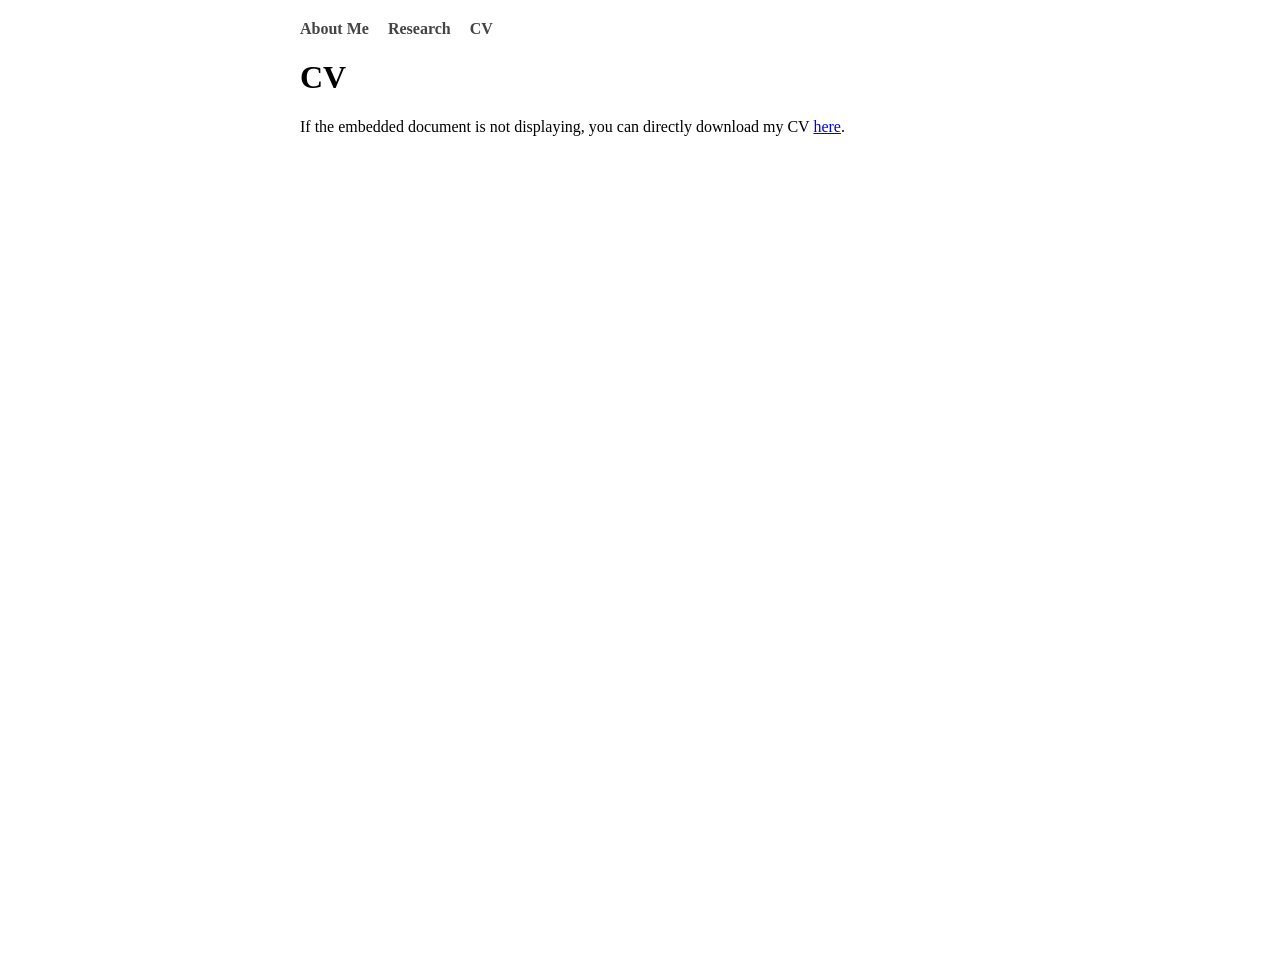
==== cv.html @ 337e6de5 "initial changes" ====
<!DOCTYPE html>
<html>
<head>
    <title>CV</title>
    <link rel="stylesheet" href="style.css">
</head>
<body>

<div class="main">
    <div class="navbar">
        <a href="index.html">About Me</a>
        <a href="research.html">Research</a>
        <a href="cv.html">CV</a>
    </div>

    <h1>CV</h1>

    <p>
        If the embedded document is not displaying, you can directly download my CV 
        <a href="cv.pdf" target="_blank">here</a>.
    </p>

    <!-- Embedded PDF -->
    <iframe src="cv.pdf" width="100%" height="800px" style="border:none;">
    </iframe>

</div>

</body>
</html>
---- style.css ----
body {
    font-family: "Times New Roman", Times, serif;
    margin: 0;
    display: flex;
}

/* Sidebar */
.sidebar {
    width: 300px;
    background: #0a2a66; /* deep blue */
    padding: 20px;
    height: 100vh;
    position: fixed;
    color: white;
    text-align: center;
}

/* Portrait */
.sidebar img {
    width: 180px;
    border-radius: 50%;
    border: 4px solid white; /* white outline */
    margin-bottom: 20px;
}

/* Name */
.sidebar h2 {
    font-size: 24px;
    margin: 10px 0;
}

/* Text items */
.sidebar p,
.sidebar a {
    font-size: 16px;
    color: white;
    text-decoration: none;
    display: block;
    margin: 8px 0;
}

/* Links hover */
.sidebar a:hover {
    text-decoration: underline;
}

/* Icon row */
.icon-link {
    display: flex;
    align-items: center;
    justify-content: flex-start;  /* align left instead of centered */
    gap: 10px;
    padding-left: 10px;           /* slight indent to line up with text */
}

/* Icons */
.icon-link img {
    width: 20px;
    height: 20px;
    border-radius: 0;   /* important: removes circle */
    border: none;
}

/* Main content */
.main {
    margin-left: 280px;
    padding: 20px;
    width: 100%;
}

/* Navbar */
.navbar a {
    margin-right: 15px;
    text-decoration: none;
    font-weight: bold;
    color: #444;
}
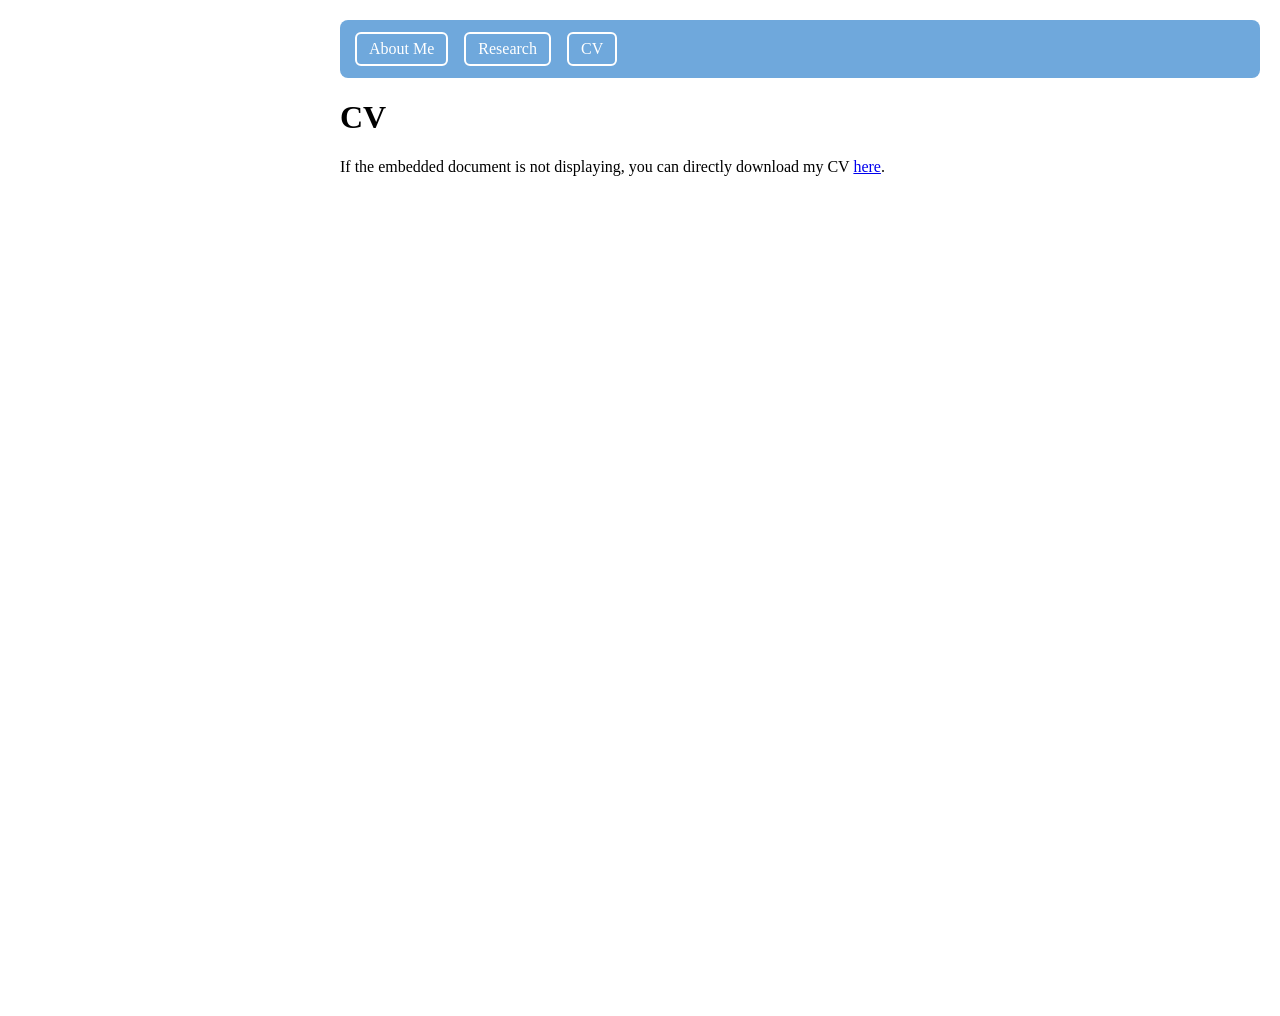
==== commit 1a423238: "initial changes" ====
--- a/cv.html
+++ b/cv.html
@@ -1,7 +1,7 @@
 <!DOCTYPE html>
 <html>
 <head>
-    <title>CV</title>
+    <title>Curriculum Vitae</title>
     <link rel="stylesheet" href="style.css">
 </head>
 <body>
--- a/style.css
+++ b/style.css
@@ -63,15 +63,34 @@
 
 /* Main content */
 .main {
-    margin-left: 280px;
+    margin-left: 320px;
     padding: 20px;
     width: 100%;
 }
 
-/* Navbar */
+/* Navbar container */
+.navbar {
+    background: #6fa8dc;     /* light blue */
+    padding: 12px 15px;
+    border-radius: 8px;
+    margin-bottom: 20px;
+}
+
+/* Tab links */
 .navbar a {
-    margin-right: 15px;
+    display: inline-block;
+    margin-right: 12px;
+    padding: 6px 12px;
     text-decoration: none;
-    font-weight: bold;
-    color: #444;
+    color: white;
+    border: 2px solid white;   /* white frame */
+    border-radius: 6px;
+    font-weight: normal;
+    transition: all 0.2s ease;
 }
+
+/* Hover effect */
+.navbar a:hover {
+    background: white;
+    color: #0a2a66;  /* matches your sidebar blue */
+}
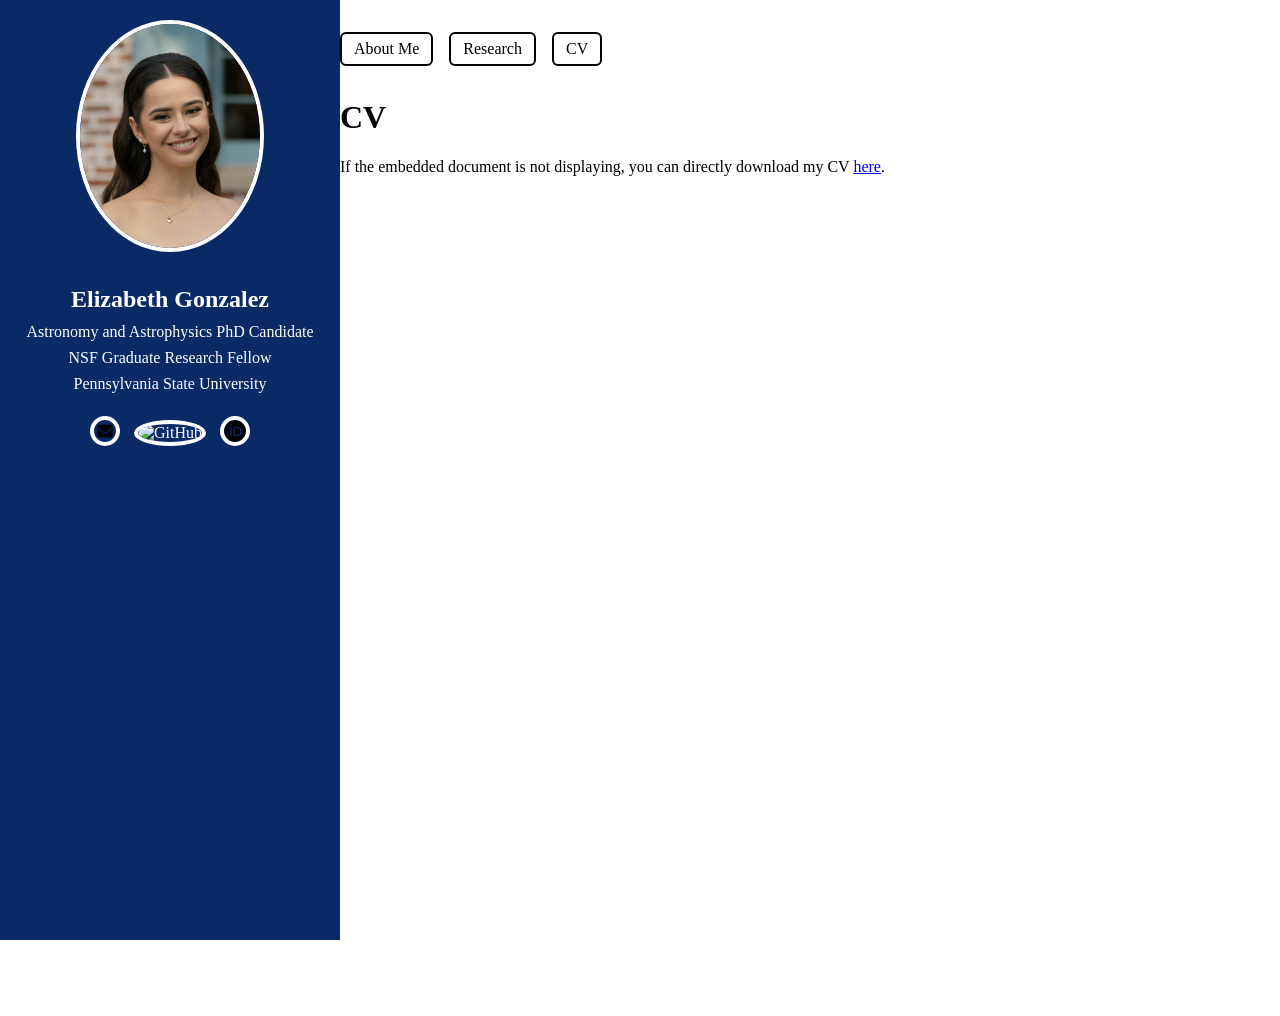
==== commit f0522051: "initial changes" ====
--- a/cv.html
+++ b/cv.html
@@ -5,6 +5,32 @@
     <link rel="stylesheet" href="style.css">
 </head>
 <body>
+
+<!-- Sidebar -->
+<div class="sidebar">
+    <img src="portrait.png" alt="Portrait">
+
+    <h2>Elizabeth Gonzalez</h2>
+
+    <p>Astronomy and Astrophysics PhD Candidate</p>
+    <p>NSF Graduate Research Fellow</p>
+    <p>Pennsylvania State University</p>
+
+    <!-- Icon row -->
+    <div class="icon-row">
+        <a href="mailto:elizgonz@psu.edu">
+            <img src="email-logo.png" alt="Email">
+        </a>
+
+        <a href="https://github.com/elizgonz" target="_blank">
+            <img src="github-logo.svg" alt="GitHub">
+        </a>
+
+        <a href="https://orcid.org/0009-0002-0987-652X" target="_blank">
+            <img src="orcid-logo.webp" alt="ORCID">
+        </a>
+    </div>
+</div>
 
 <div class="main">
     <div class="navbar">
--- a/style.css
+++ b/style.css
@@ -61,6 +61,28 @@
     border: none;
 }
 
+/* Icon row */
+.icon-row {
+    display: flex;
+    justify-content: center;
+    align-items: center;
+    gap: 14px;          /* spacing between icons */
+    margin-top: 15px;
+}
+
+/* Icons */
+.icon-row img {
+    width: 22px;        /* reduced from ~28px */
+    height: 22px;
+    object-fit: contain;
+    transition: transform 0.2s ease;
+}
+
+/* Hover (optional but nice) */
+.icon-row img:hover {
+    transform: scale(1.15);
+}
+
 /* Main content */
 .main {
     margin-left: 320px;
@@ -70,9 +92,8 @@
 
 /* Navbar container */
 .navbar {
-    background: #6fa8dc;     /* light blue */
-    padding: 12px 15px;
-    border-radius: 8px;
+    background: none;        /* remove blue */
+    padding: 12px 0;
     margin-bottom: 20px;
 }
 
@@ -82,15 +103,14 @@
     margin-right: 12px;
     padding: 6px 12px;
     text-decoration: none;
-    color: white;
-    border: 2px solid white;   /* white frame */
+    color: black;            /* back to black text */
+    border: 2px solid black; /* black frame */
     border-radius: 6px;
-    font-weight: normal;
     transition: all 0.2s ease;
 }
 
-/* Hover effect */
+/* Hover */
 .navbar a:hover {
-    background: white;
-    color: #0a2a66;  /* matches your sidebar blue */
+    background: black;
+    color: white;
 }
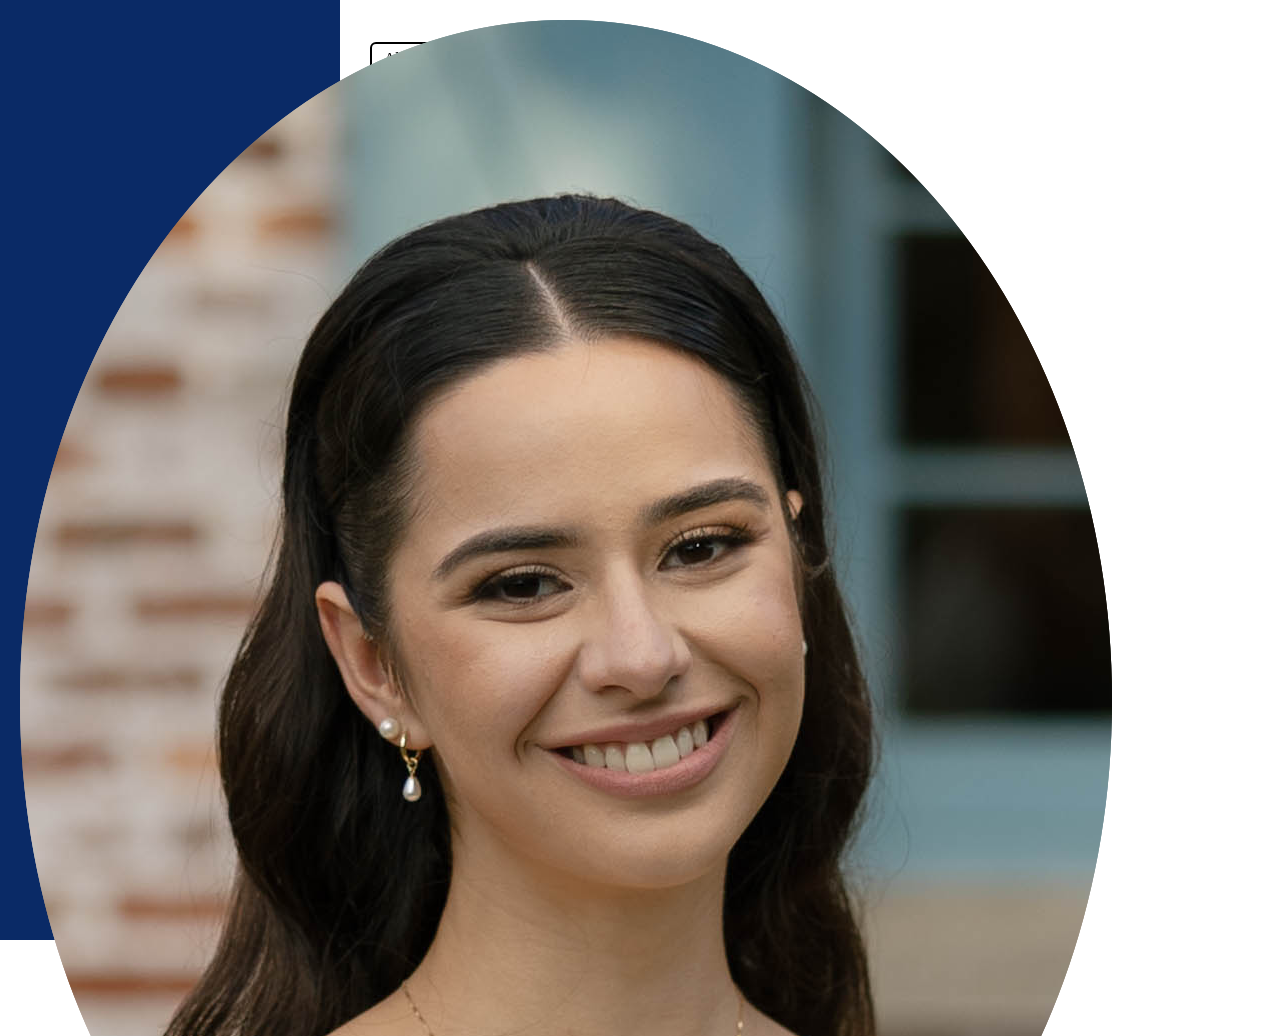
==== commit 9d02e63f: "initial changes" ====
--- a/cv.html
+++ b/cv.html
@@ -39,7 +39,7 @@
         <a href="cv.html">CV</a>
     </div>
 
-    <h1>CV</h1>
+    <h1>Curriculum Vitae</h1>
 
     <p>
         If the embedded document is not displaying, you can directly download my CV 
--- a/style.css
+++ b/style.css
@@ -15,12 +15,13 @@
     text-align: center;
 }
 
-/* Portrait */
-.sidebar img {
-    width: 180px;
-    border-radius: 50%;
-    border: 4px solid white; /* white outline */
-    margin-bottom: 20px;
+/* Icon row */
+.icon-row img {
+    width: 26px;          /* slightly larger */
+    height: 26px;
+    border: none !important;   /* ensure no borders */
+    border-radius: 0;
+    object-fit: contain;
 }
 
 /* Name */
@@ -72,10 +73,18 @@
 
 /* Icons */
 .icon-row img {
-    width: 22px;        /* reduced from ~28px */
-    height: 22px;
+    width: 26px;
+    height: 26px;
+    border: none;
+    border-radius: 0;
     object-fit: contain;
-    transition: transform 0.2s ease;
+}
+
+.portrait {
+    width: 140px;          /* your original good size */
+    border-radius: 50%;
+    border: 4px solid white;
+    margin-bottom: 15px;
 }
 
 /* Hover (optional but nice) */
@@ -85,9 +94,8 @@
 
 /* Main content */
 .main {
-    margin-left: 320px;
-    padding: 20px;
-    width: 100%;
+    margin-left: 340px;   /* increase this */
+    padding: 30px;        /* more breathing room inside */
 }
 
 /* Navbar container */
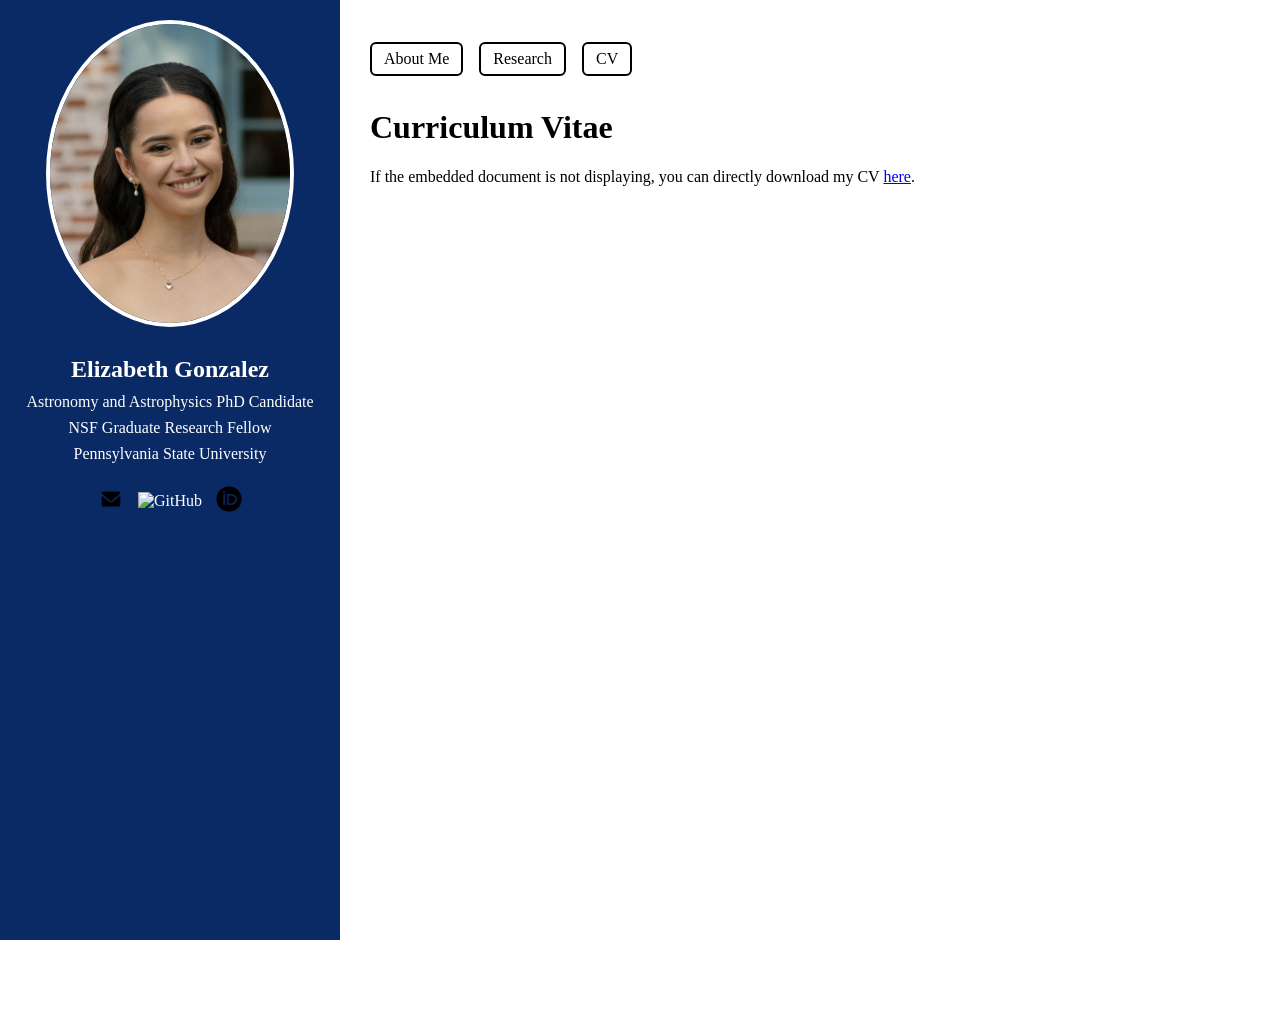
==== commit eef2ffc3: "initial changes" ====
--- a/cv.html
+++ b/cv.html
@@ -8,7 +8,7 @@
 
 <!-- Sidebar -->
 <div class="sidebar">
-    <img src="portrait.png" alt="Portrait">
+    <img src="portrait.png" alt="Portrait" class="portrait">
 
     <h2>Elizabeth Gonzalez</h2>
 
--- a/style.css
+++ b/style.css
@@ -81,7 +81,7 @@
 }
 
 .portrait {
-    width: 140px;          /* your original good size */
+    width: 240px;          /* your original good size */
     border-radius: 50%;
     border: 4px solid white;
     margin-bottom: 15px;
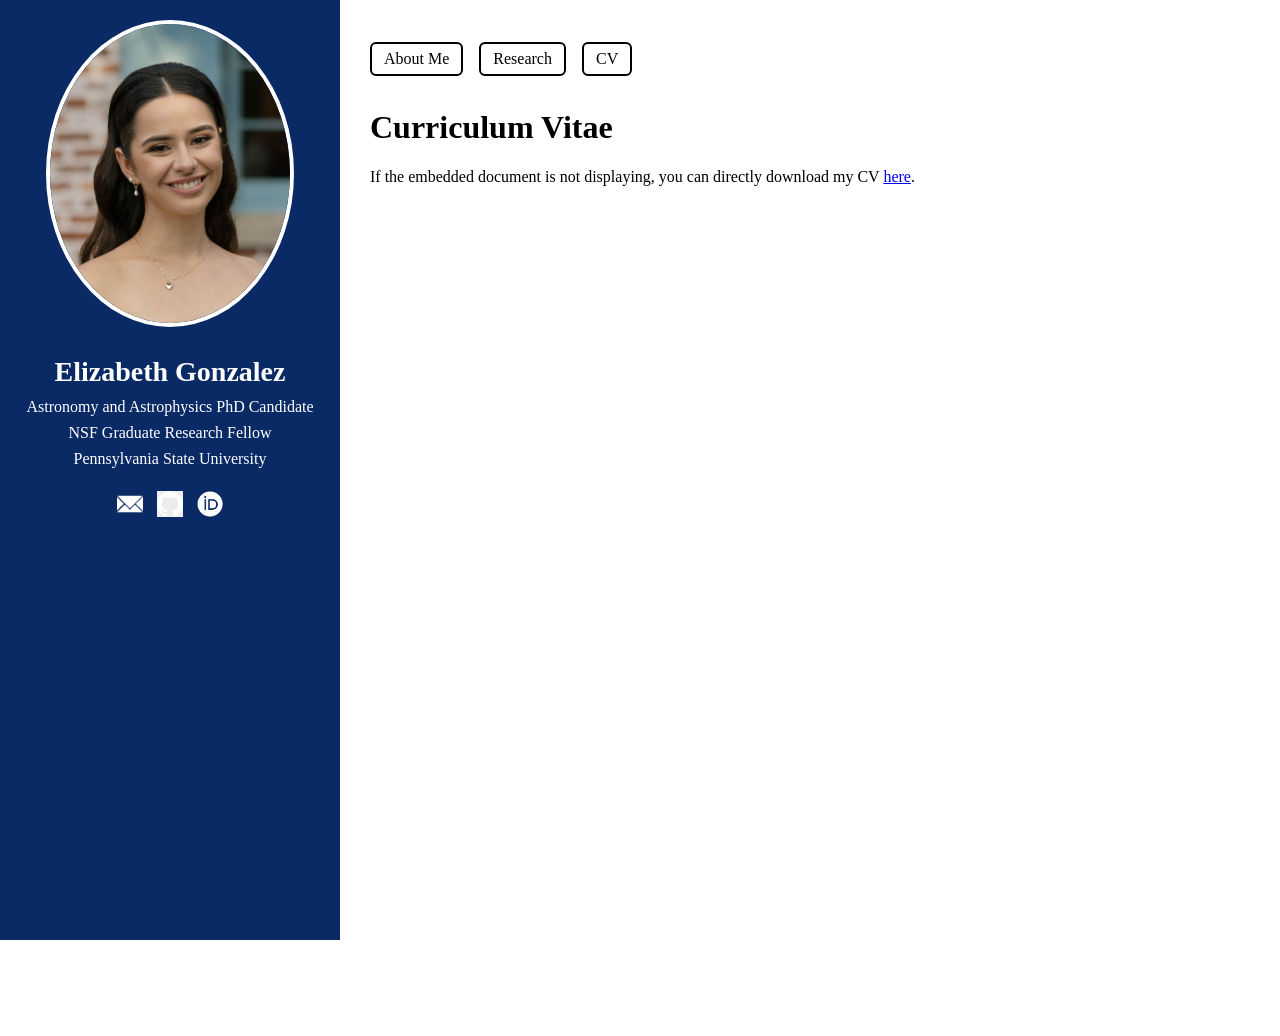
==== commit 8249ef8b: "side bar change" ====
--- a/cv.html
+++ b/cv.html
@@ -19,15 +19,15 @@
     <!-- Icon row -->
     <div class="icon-row">
         <a href="mailto:elizgonz@psu.edu">
-            <img src="email-logo.png" alt="Email">
+            <img src="email-logo.webp" alt="Email">
         </a>
 
         <a href="https://github.com/elizgonz" target="_blank">
-            <img src="github-logo.svg" alt="GitHub">
+            <img src="github-logo.jpg" alt="GitHub">
         </a>
 
         <a href="https://orcid.org/0009-0002-0987-652X" target="_blank">
-            <img src="orcid-logo.webp" alt="ORCID">
+            <img src="orcid-logo.png" alt="ORCID">
         </a>
     </div>
 </div>
--- a/style.css
+++ b/style.css
@@ -26,7 +26,7 @@
 
 /* Name */
 .sidebar h2 {
-    font-size: 24px;
+    font-size: 28px;
     margin: 10px 0;
 }
 
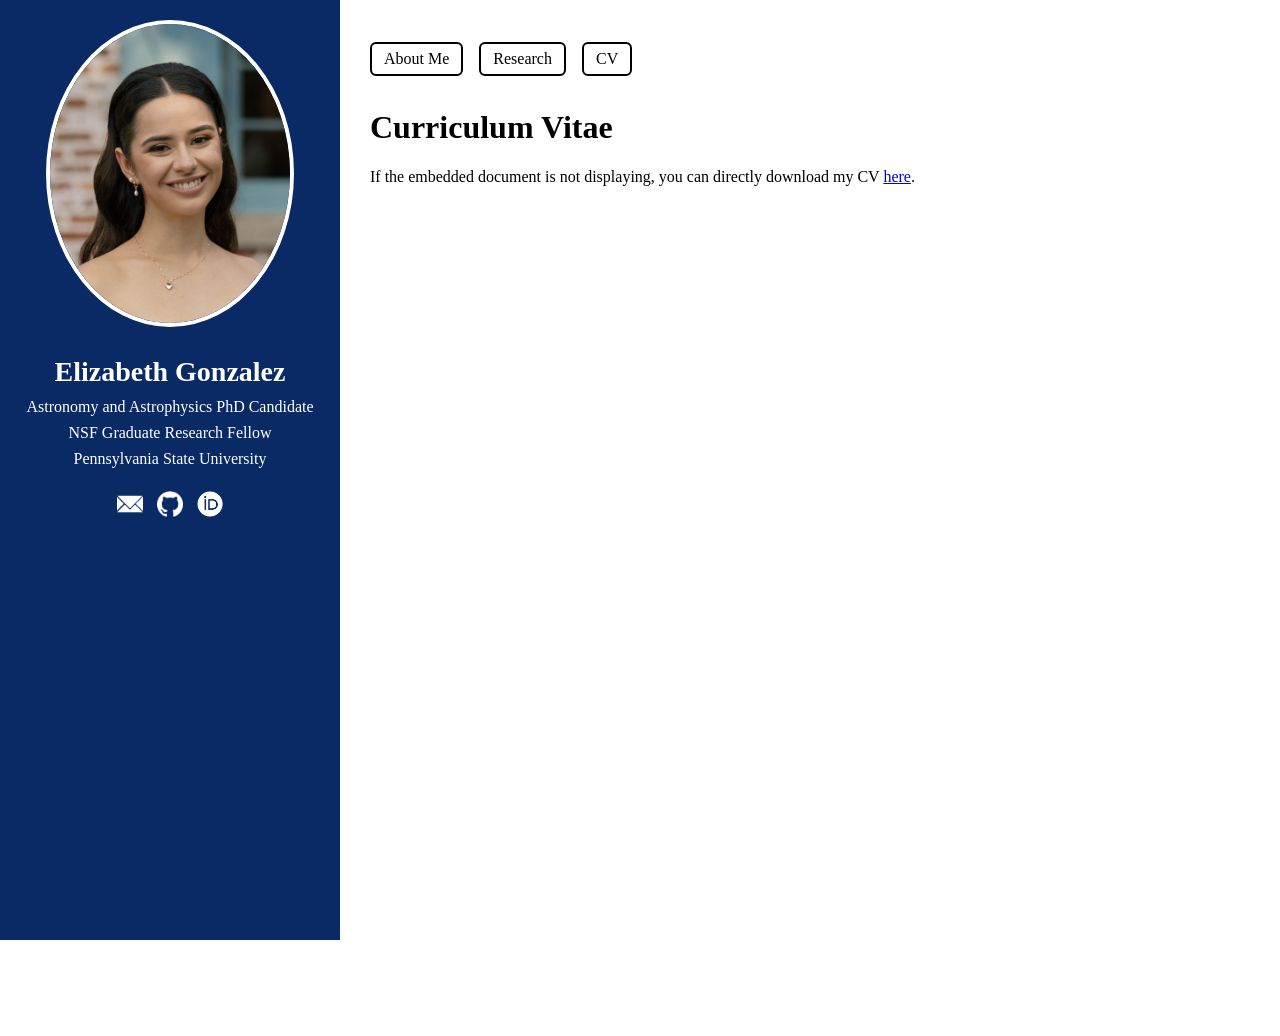
==== commit f8de71c3: "side bar change" ====
--- a/cv.html
+++ b/cv.html
@@ -23,7 +23,7 @@
         </a>
 
         <a href="https://github.com/elizgonz" target="_blank">
-            <img src="github-logo.jpg" alt="GitHub">
+            <img src="github-logo.webp" alt="GitHub">
         </a>
 
         <a href="https://orcid.org/0009-0002-0987-652X" target="_blank">
